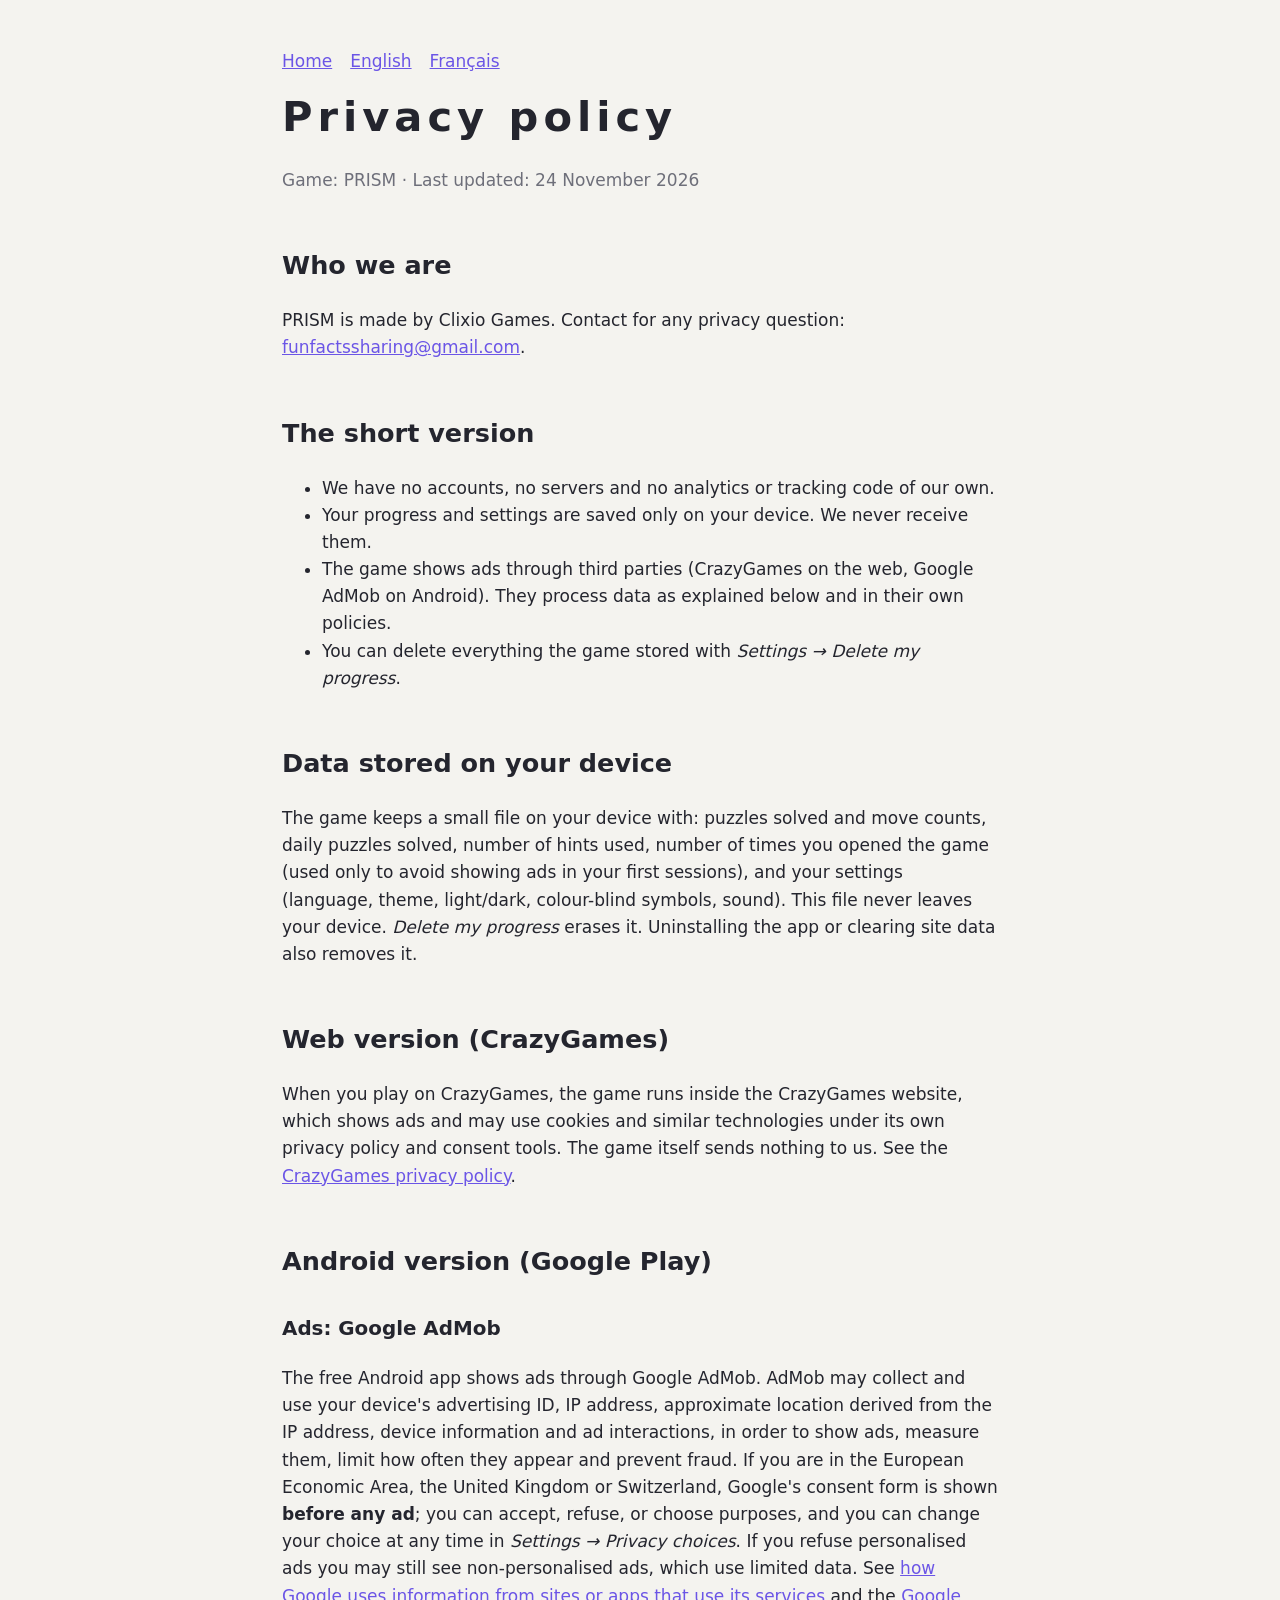
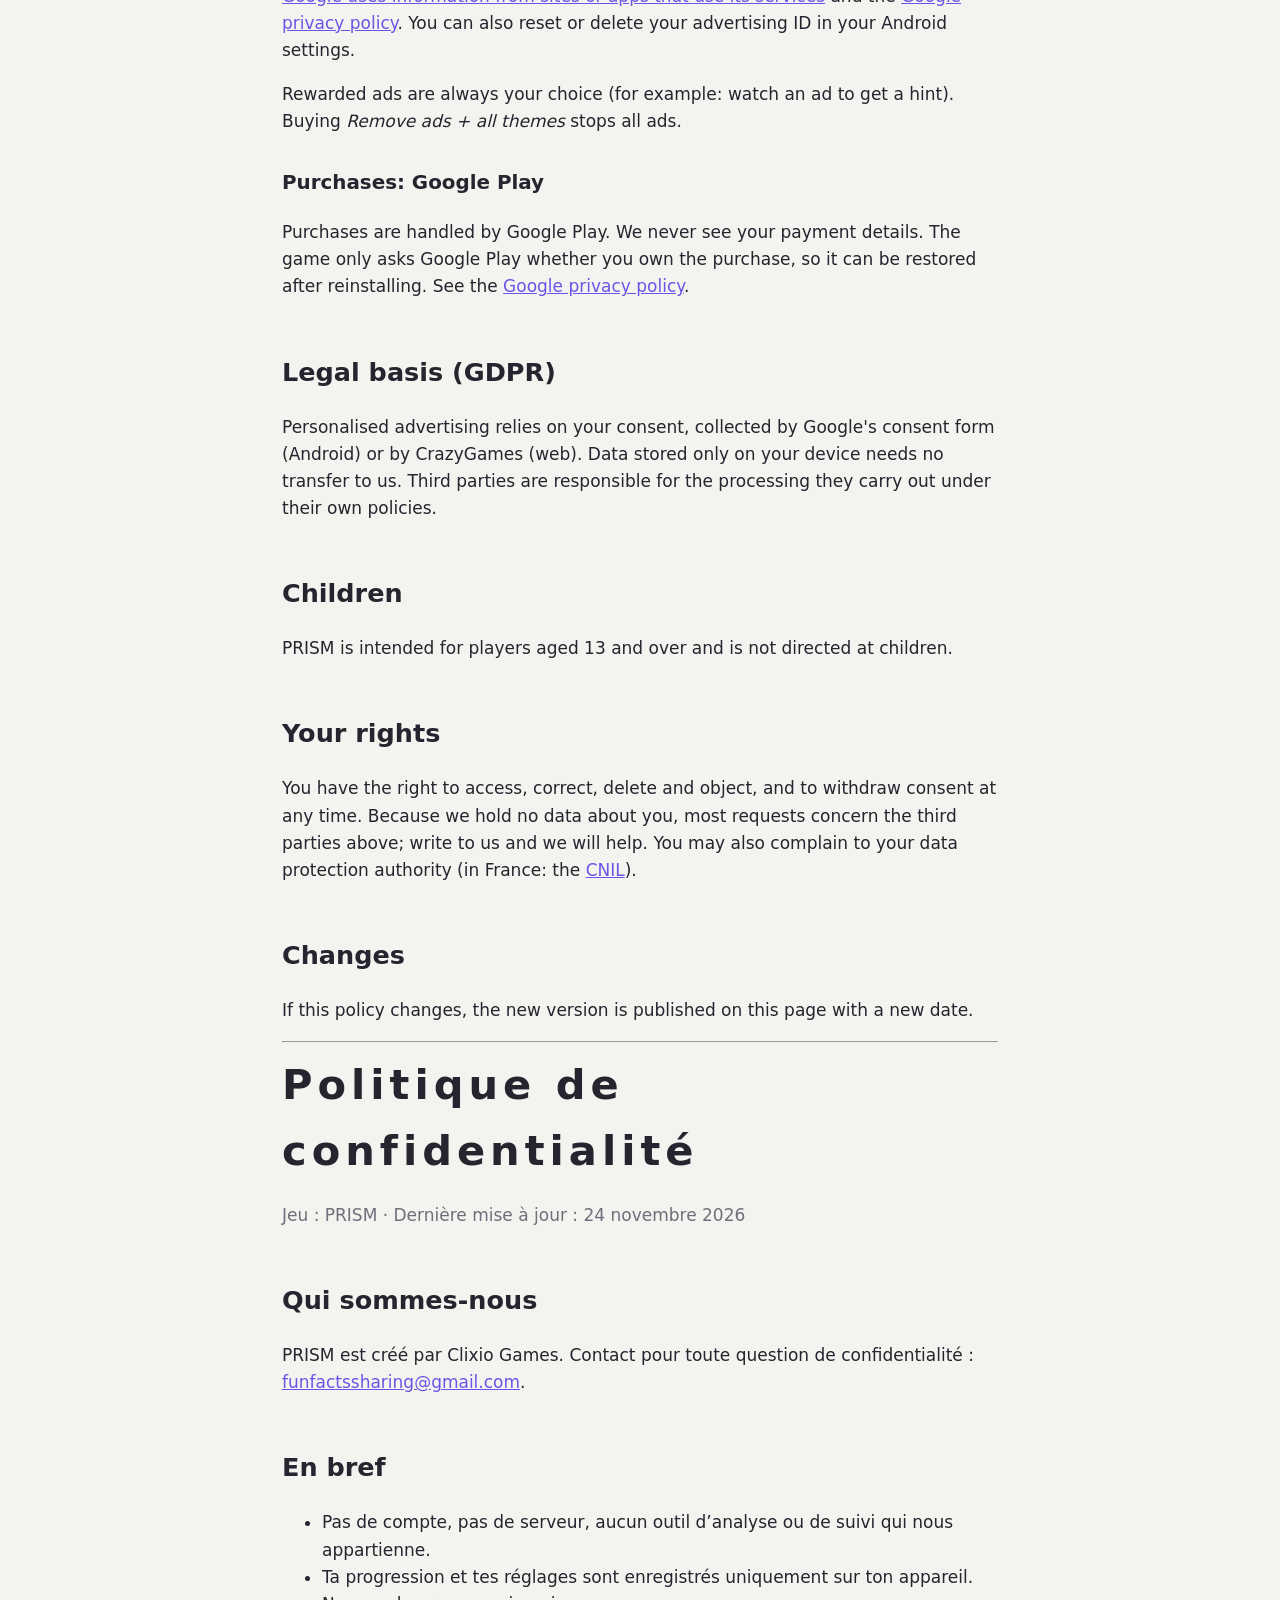
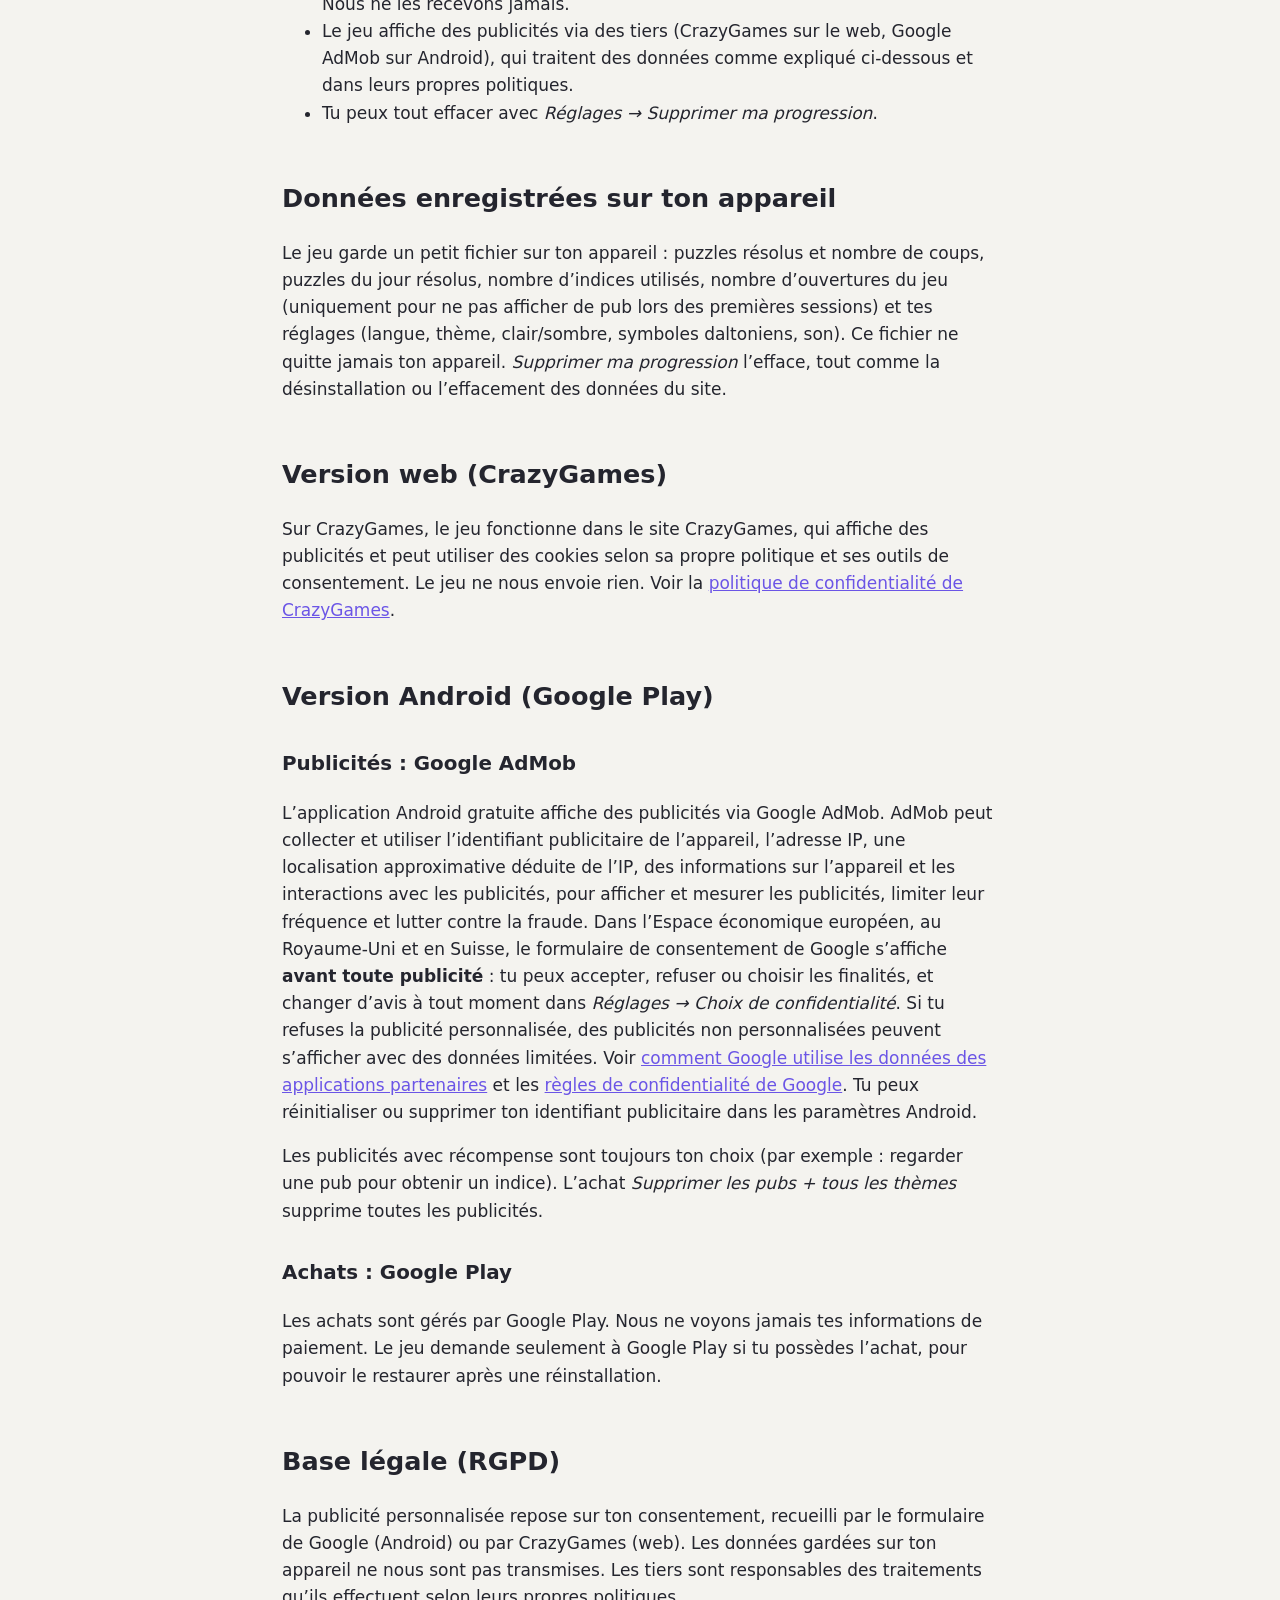
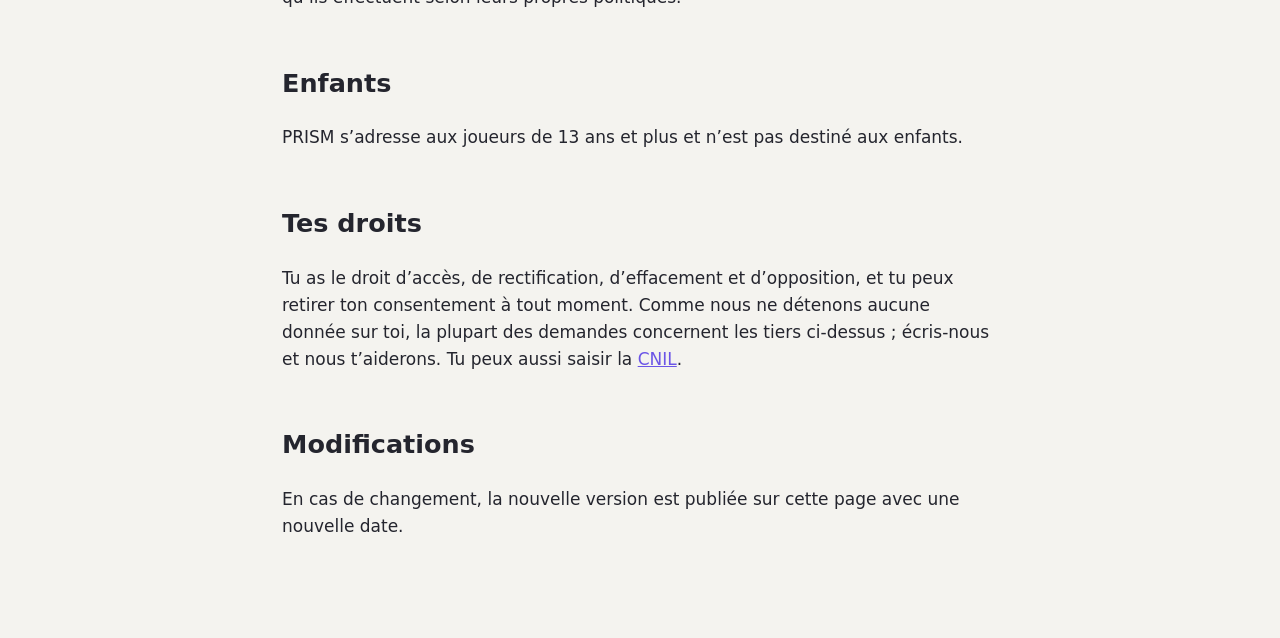
==== prism/privacy.html @ 2fffd829 "Add PRISM page, privacy policy and credits Co-Authored-By: Claude Opus 5.5 <noreply@anthropic.com> C" ====
<!doctype html>
<html lang="en"><head><meta charset="utf-8"><meta name="viewport" content="width=device-width,initial-scale=1">
<title>PRISM: privacy policy</title><link rel="stylesheet" href="style.css"></head>
<body><main>
<nav><a href="./">Home</a><a href="#en">English</a><a href="#fr">Français</a></nav>

<h1 id="en">Privacy policy</h1>
<p class="muted">Game: PRISM · Last updated: 24 November 2026</p>

<h2>Who we are</h2>
<p>PRISM is made by Clixio Games. Contact for any privacy question: <a href="mailto:funfactssharing@gmail.com">funfactssharing@gmail.com</a>.</p>

<h2>The short version</h2>
<ul>
<li>We have no accounts, no servers and no analytics or tracking code of our own.</li>
<li>Your progress and settings are saved only on your device. We never receive them.</li>
<li>The game shows ads through third parties (CrazyGames on the web, Google AdMob on Android). They process data as explained below and in their own policies.</li>
<li>You can delete everything the game stored with <em>Settings → Delete my progress</em>.</li>
</ul>

<h2>Data stored on your device</h2>
<p>The game keeps a small file on your device with: puzzles solved and move counts, daily puzzles solved, number of hints used, number of times you opened the game (used only to avoid showing ads in your first sessions), and your settings (language, theme, light/dark, colour-blind symbols, sound). This file never leaves your device. <em>Delete my progress</em> erases it. Uninstalling the app or clearing site data also removes it.</p>

<h2>Web version (CrazyGames)</h2>
<p>When you play on CrazyGames, the game runs inside the CrazyGames website, which shows ads and may use cookies and similar technologies under its own privacy policy and consent tools. The game itself sends nothing to us. See the <a href="https://www.crazygames.com/privacy-policy">CrazyGames privacy policy</a>.</p>

<h2>Android version (Google Play)</h2>
<h3>Ads: Google AdMob</h3>
<p>The free Android app shows ads through Google AdMob. AdMob may collect and use your device's advertising ID, IP address, approximate location derived from the IP address, device information and ad interactions, in order to show ads, measure them, limit how often they appear and prevent fraud. If you are in the European Economic Area, the United Kingdom or Switzerland, Google's consent form is shown <strong>before any ad</strong>; you can accept, refuse, or choose purposes, and you can change your choice at any time in <em>Settings → Privacy choices</em>. If you refuse personalised ads you may still see non-personalised ads, which use limited data. See <a href="https://policies.google.com/technologies/partner-sites">how Google uses information from sites or apps that use its services</a> and the <a href="https://policies.google.com/privacy">Google privacy policy</a>. You can also reset or delete your advertising ID in your Android settings.</p>
<p>Rewarded ads are always your choice (for example: watch an ad to get a hint). Buying <em>Remove ads + all themes</em> stops all ads.</p>
<h3>Purchases: Google Play</h3>
<p>Purchases are handled by Google Play. We never see your payment details. The game only asks Google Play whether you own the purchase, so it can be restored after reinstalling. See the <a href="https://policies.google.com/privacy">Google privacy policy</a>.</p>

<h2>Legal basis (GDPR)</h2>
<p>Personalised advertising relies on your consent, collected by Google's consent form (Android) or by CrazyGames (web). Data stored only on your device needs no transfer to us. Third parties are responsible for the processing they carry out under their own policies.</p>

<h2>Children</h2>
<p>PRISM is intended for players aged 13 and over and is not directed at children.</p>

<h2>Your rights</h2>
<p>You have the right to access, correct, delete and object, and to withdraw consent at any time. Because we hold no data about you, most requests concern the third parties above; write to us and we will help. You may also complain to your data protection authority (in France: the <a href="https://www.cnil.fr/">CNIL</a>).</p>

<h2>Changes</h2>
<p>If this policy changes, the new version is published on this page with a new date.</p>

<hr>

<h1 id="fr">Politique de confidentialité</h1>
<p class="muted">Jeu : PRISM · Dernière mise à jour : 24 novembre 2026</p>

<h2>Qui sommes-nous</h2>
<p>PRISM est créé par Clixio Games. Contact pour toute question de confidentialité : <a href="mailto:funfactssharing@gmail.com">funfactssharing@gmail.com</a>.</p>

<h2>En bref</h2>
<ul>
<li>Pas de compte, pas de serveur, aucun outil d’analyse ou de suivi qui nous appartienne.</li>
<li>Ta progression et tes réglages sont enregistrés uniquement sur ton appareil. Nous ne les recevons jamais.</li>
<li>Le jeu affiche des publicités via des tiers (CrazyGames sur le web, Google AdMob sur Android), qui traitent des données comme expliqué ci-dessous et dans leurs propres politiques.</li>
<li>Tu peux tout effacer avec <em>Réglages → Supprimer ma progression</em>.</li>
</ul>

<h2>Données enregistrées sur ton appareil</h2>
<p>Le jeu garde un petit fichier sur ton appareil : puzzles résolus et nombre de coups, puzzles du jour résolus, nombre d’indices utilisés, nombre d’ouvertures du jeu (uniquement pour ne pas afficher de pub lors des premières sessions) et tes réglages (langue, thème, clair/sombre, symboles daltoniens, son). Ce fichier ne quitte jamais ton appareil. <em>Supprimer ma progression</em> l’efface, tout comme la désinstallation ou l’effacement des données du site.</p>

<h2>Version web (CrazyGames)</h2>
<p>Sur CrazyGames, le jeu fonctionne dans le site CrazyGames, qui affiche des publicités et peut utiliser des cookies selon sa propre politique et ses outils de consentement. Le jeu ne nous envoie rien. Voir la <a href="https://www.crazygames.com/privacy-policy">politique de confidentialité de CrazyGames</a>.</p>

<h2>Version Android (Google Play)</h2>
<h3>Publicités : Google AdMob</h3>
<p>L’application Android gratuite affiche des publicités via Google AdMob. AdMob peut collecter et utiliser l’identifiant publicitaire de l’appareil, l’adresse IP, une localisation approximative déduite de l’IP, des informations sur l’appareil et les interactions avec les publicités, pour afficher et mesurer les publicités, limiter leur fréquence et lutter contre la fraude. Dans l’Espace économique européen, au Royaume-Uni et en Suisse, le formulaire de consentement de Google s’affiche <strong>avant toute publicité</strong> : tu peux accepter, refuser ou choisir les finalités, et changer d’avis à tout moment dans <em>Réglages → Choix de confidentialité</em>. Si tu refuses la publicité personnalisée, des publicités non personnalisées peuvent s’afficher avec des données limitées. Voir <a href="https://policies.google.com/technologies/partner-sites?hl=fr">comment Google utilise les données des applications partenaires</a> et les <a href="https://policies.google.com/privacy?hl=fr">règles de confidentialité de Google</a>. Tu peux réinitialiser ou supprimer ton identifiant publicitaire dans les paramètres Android.</p>
<p>Les publicités avec récompense sont toujours ton choix (par exemple : regarder une pub pour obtenir un indice). L’achat <em>Supprimer les pubs + tous les thèmes</em> supprime toutes les publicités.</p>
<h3>Achats : Google Play</h3>
<p>Les achats sont gérés par Google Play. Nous ne voyons jamais tes informations de paiement. Le jeu demande seulement à Google Play si tu possèdes l’achat, pour pouvoir le restaurer après une réinstallation.</p>

<h2>Base légale (RGPD)</h2>
<p>La publicité personnalisée repose sur ton consentement, recueilli par le formulaire de Google (Android) ou par CrazyGames (web). Les données gardées sur ton appareil ne nous sont pas transmises. Les tiers sont responsables des traitements qu’ils effectuent selon leurs propres politiques.</p>

<h2>Enfants</h2>
<p>PRISM s’adresse aux joueurs de 13 ans et plus et n’est pas destiné aux enfants.</p>

<h2>Tes droits</h2>
<p>Tu as le droit d’accès, de rectification, d’effacement et d’opposition, et tu peux retirer ton consentement à tout moment. Comme nous ne détenons aucune donnée sur toi, la plupart des demandes concernent les tiers ci-dessus ; écris-nous et nous t’aiderons. Tu peux aussi saisir la <a href="https://www.cnil.fr/">CNIL</a>.</p>

<h2>Modifications</h2>
<p>En cas de changement, la nouvelle version est publiée sur cette page avec une nouvelle date.</p>
</main></body></html>
---- prism/style.css ----
:root{--bg:#12131a;--card:#1c1e29;--text:#e8eaf2;--muted:#8a8fa6;--accent:#9d8cff}
@media (prefers-color-scheme: light){:root{--bg:#f4f3ef;--card:#fff;--text:#24252e;--muted:#6e6f7a;--accent:#6b55e6}}
*{box-sizing:border-box}body{margin:0;background:var(--bg);color:var(--text);font:17px/1.6 system-ui,-apple-system,"Segoe UI",Roboto,sans-serif}
main{max-width:760px;margin:0 auto;padding:48px 22px 80px}
h1{font-size:2.6rem;letter-spacing:.12em;margin:.2em 0}h2{margin-top:2em}h3{margin-top:1.6em}
a{color:var(--accent)}.muted{color:var(--muted)}
.card{background:var(--card);border-radius:18px;padding:22px 24px;margin:18px 0}
nav a{margin-right:18px}table{border-collapse:collapse;width:100%}td,th{text-align:left;padding:6px 8px;border-bottom:1px solid rgba(128,128,128,.25);vertical-align:top}
.beam{height:6px;border-radius:3px;background:linear-gradient(90deg,#ff4d5e,#ffd23f,#3ddc84,#3fe0e0,#4d8dff,#c25cff);margin:6px 0 28px}
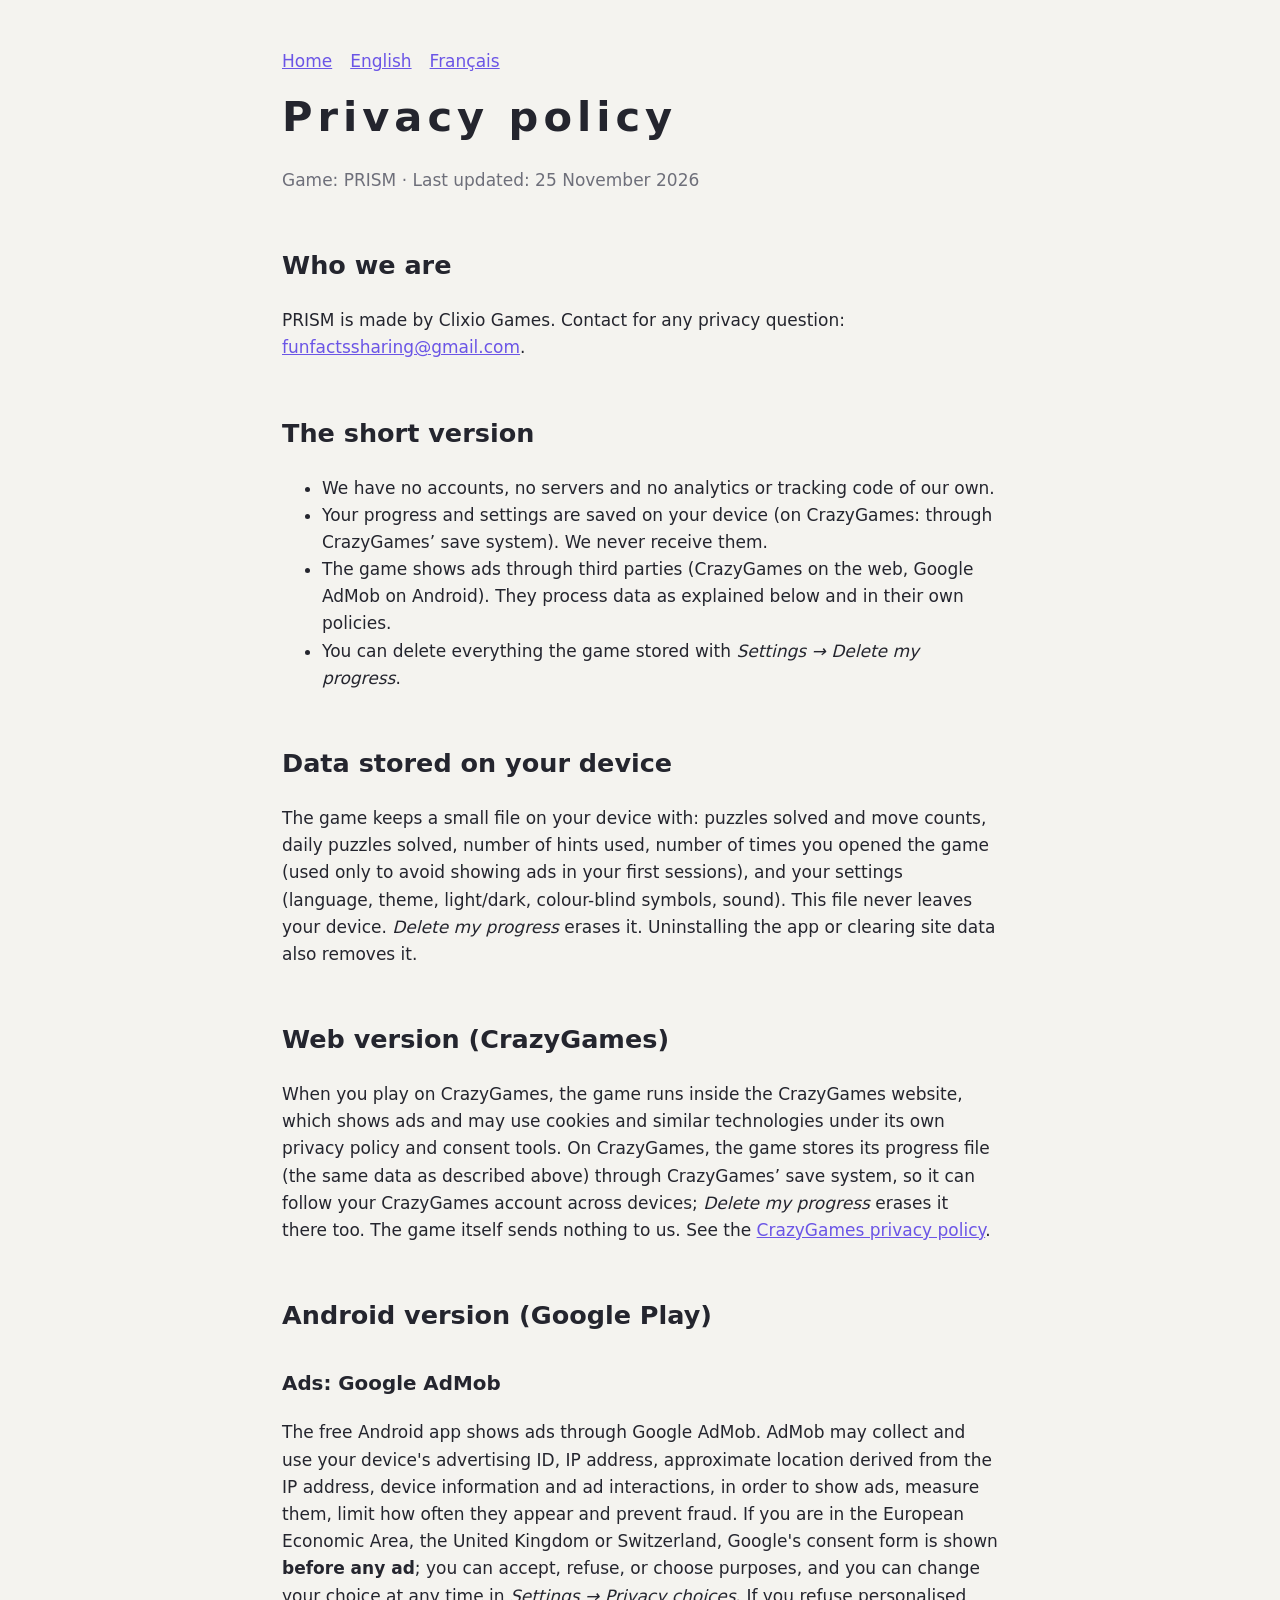
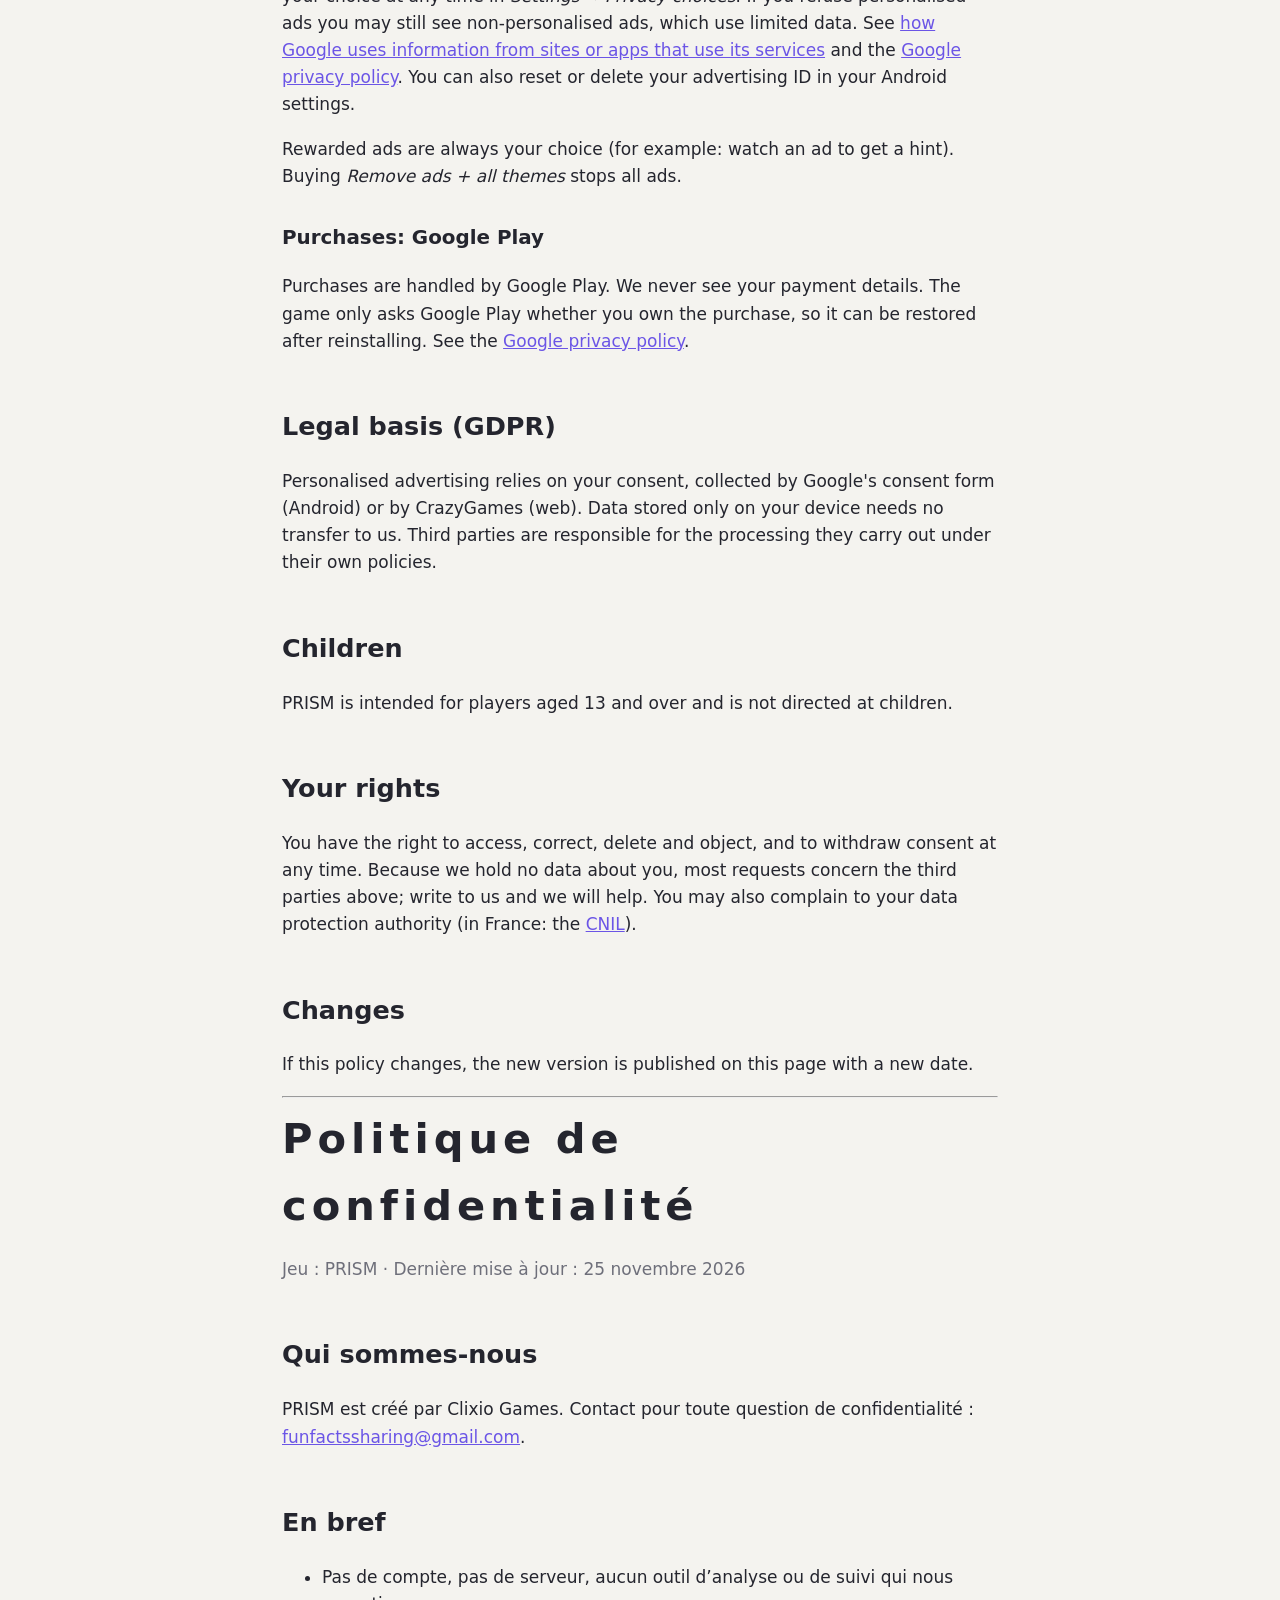
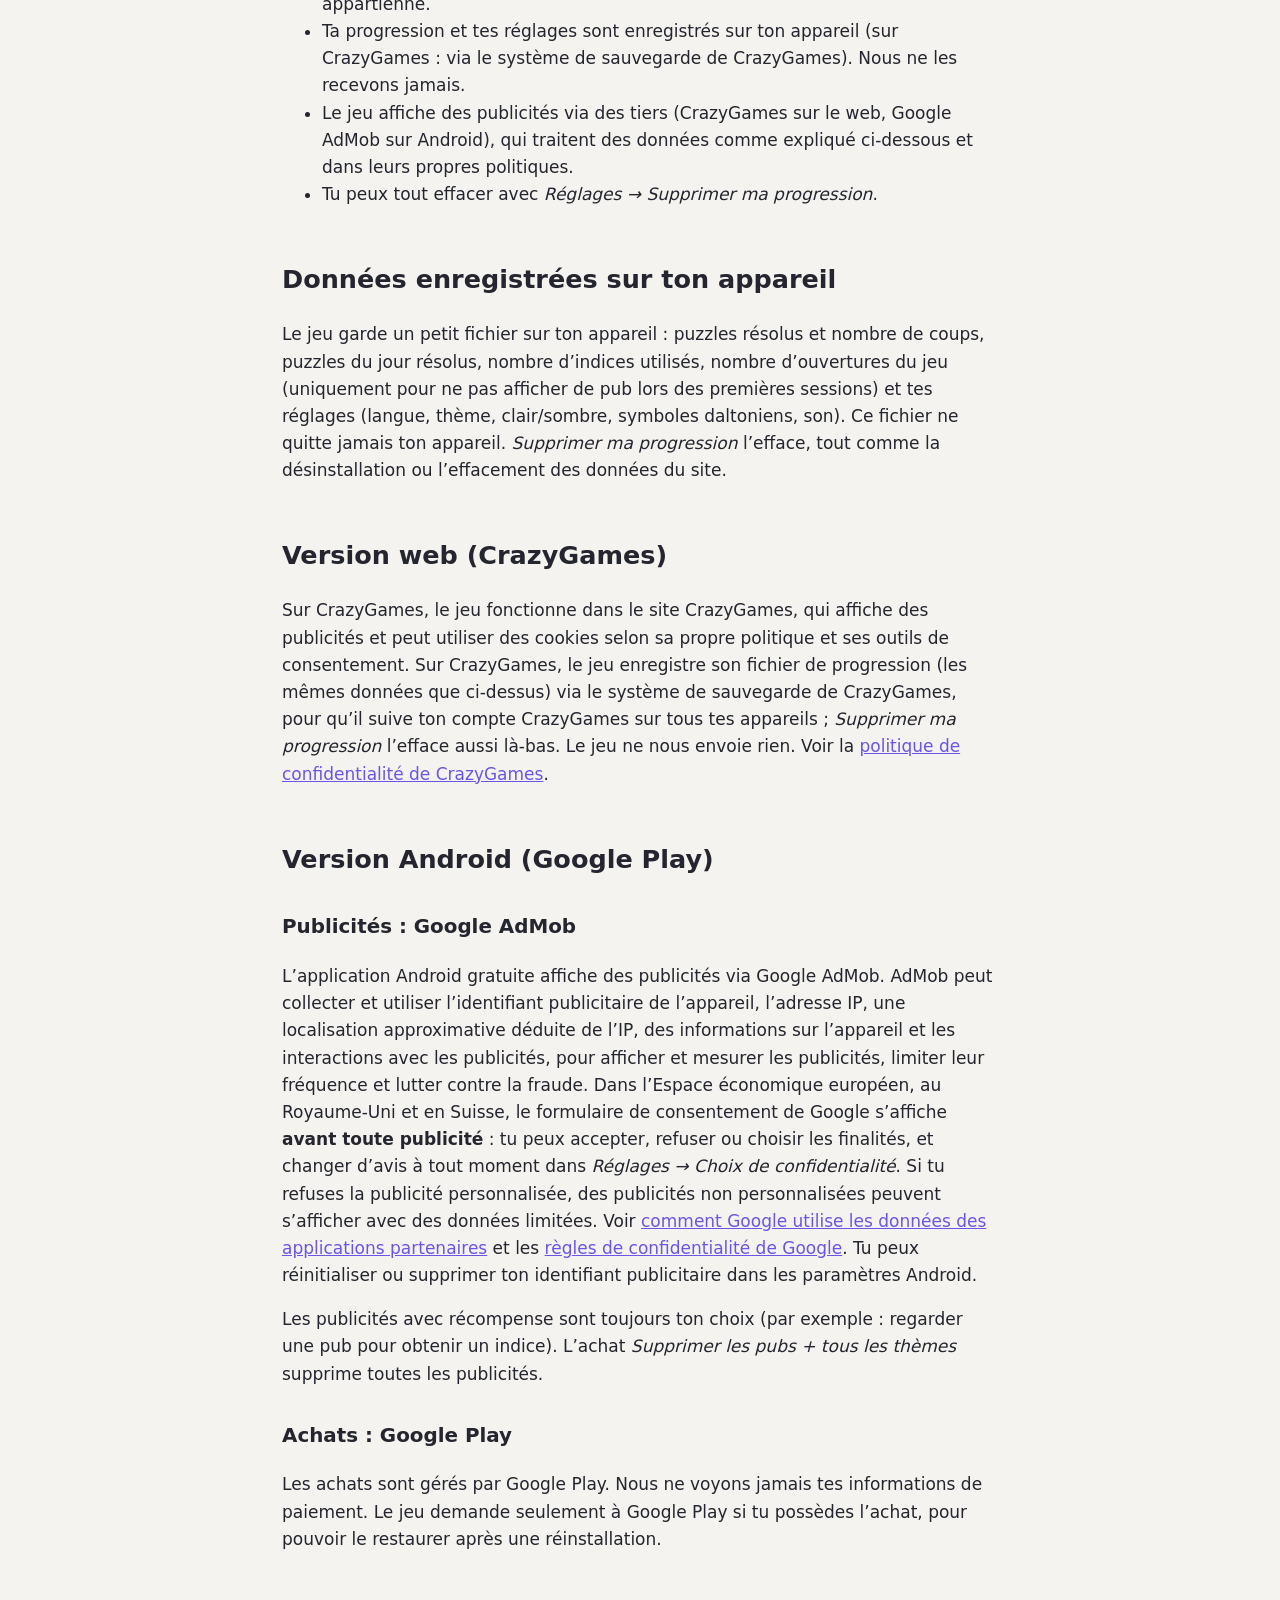
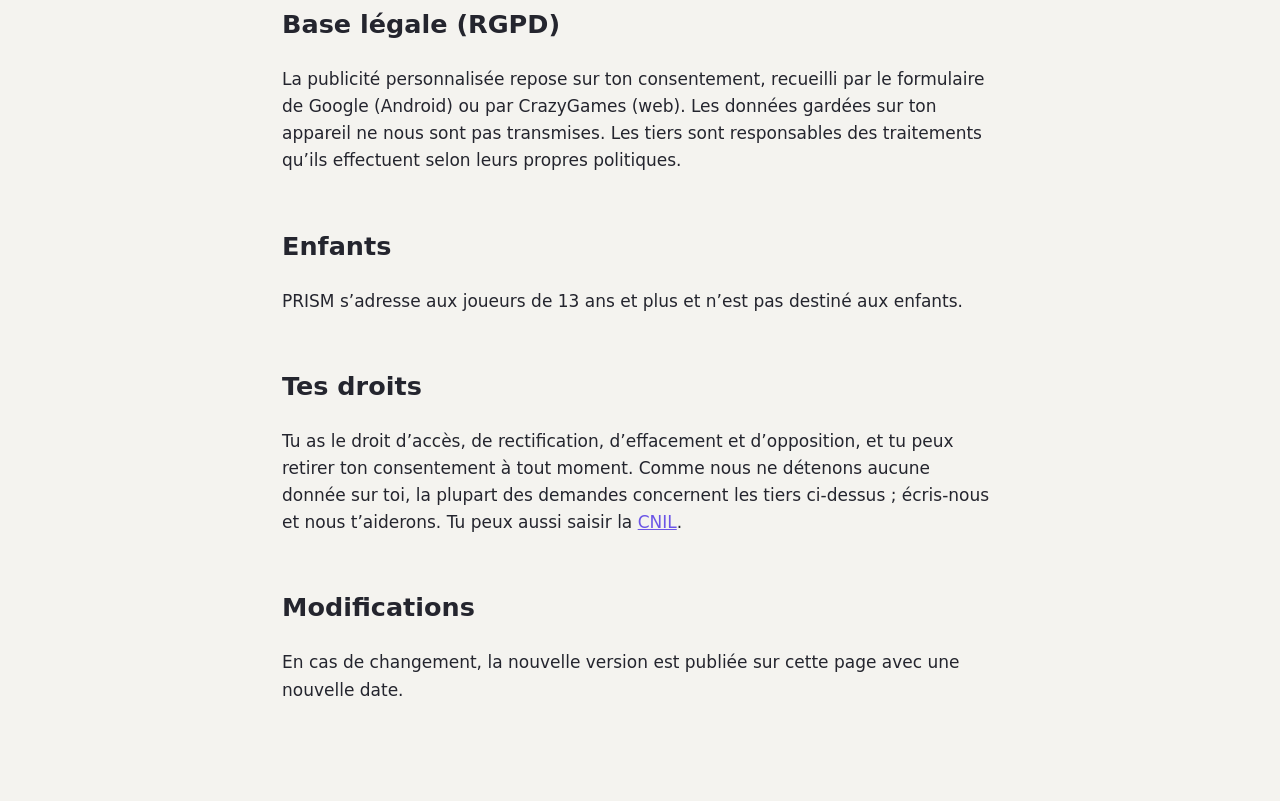
==== commit ebe4ecf3: "PRISM privacy policy: CrazyGames save system Co-Authored-By: Claude Opus 5.5 <noreply@anthropic.com>" ====
--- a/prism/privacy.html
+++ b/prism/privacy.html
@@ -5,7 +5,7 @@
 <nav><a href="./">Home</a><a href="#en">English</a><a href="#fr">Français</a></nav>
 
 <h1 id="en">Privacy policy</h1>
-<p class="muted">Game: PRISM · Last updated: 24 November 2026</p>
+<p class="muted">Game: PRISM · Last updated: 25 November 2026</p>
 
 <h2>Who we are</h2>
 <p>PRISM is made by Clixio Games. Contact for any privacy question: <a href="mailto:funfactssharing@gmail.com">funfactssharing@gmail.com</a>.</p>
@@ -13,7 +13,7 @@
 <h2>The short version</h2>
 <ul>
 <li>We have no accounts, no servers and no analytics or tracking code of our own.</li>
-<li>Your progress and settings are saved only on your device. We never receive them.</li>
+<li>Your progress and settings are saved on your device (on CrazyGames: through CrazyGames’ save system). We never receive them.</li>
 <li>The game shows ads through third parties (CrazyGames on the web, Google AdMob on Android). They process data as explained below and in their own policies.</li>
 <li>You can delete everything the game stored with <em>Settings → Delete my progress</em>.</li>
 </ul>
@@ -22,7 +22,7 @@
 <p>The game keeps a small file on your device with: puzzles solved and move counts, daily puzzles solved, number of hints used, number of times you opened the game (used only to avoid showing ads in your first sessions), and your settings (language, theme, light/dark, colour-blind symbols, sound). This file never leaves your device. <em>Delete my progress</em> erases it. Uninstalling the app or clearing site data also removes it.</p>
 
 <h2>Web version (CrazyGames)</h2>
-<p>When you play on CrazyGames, the game runs inside the CrazyGames website, which shows ads and may use cookies and similar technologies under its own privacy policy and consent tools. The game itself sends nothing to us. See the <a href="https://www.crazygames.com/privacy-policy">CrazyGames privacy policy</a>.</p>
+<p>When you play on CrazyGames, the game runs inside the CrazyGames website, which shows ads and may use cookies and similar technologies under its own privacy policy and consent tools. On CrazyGames, the game stores its progress file (the same data as described above) through CrazyGames’ save system, so it can follow your CrazyGames account across devices; <em>Delete my progress</em> erases it there too. The game itself sends nothing to us. See the <a href="https://www.crazygames.com/privacy-policy">CrazyGames privacy policy</a>.</p>
 
 <h2>Android version (Google Play)</h2>
 <h3>Ads: Google AdMob</h3>
@@ -46,7 +46,7 @@
 <hr>
 
 <h1 id="fr">Politique de confidentialité</h1>
-<p class="muted">Jeu : PRISM · Dernière mise à jour : 24 novembre 2026</p>
+<p class="muted">Jeu : PRISM · Dernière mise à jour : 25 novembre 2026</p>
 
 <h2>Qui sommes-nous</h2>
 <p>PRISM est créé par Clixio Games. Contact pour toute question de confidentialité : <a href="mailto:funfactssharing@gmail.com">funfactssharing@gmail.com</a>.</p>
@@ -54,7 +54,7 @@
 <h2>En bref</h2>
 <ul>
 <li>Pas de compte, pas de serveur, aucun outil d’analyse ou de suivi qui nous appartienne.</li>
-<li>Ta progression et tes réglages sont enregistrés uniquement sur ton appareil. Nous ne les recevons jamais.</li>
+<li>Ta progression et tes réglages sont enregistrés sur ton appareil (sur CrazyGames : via le système de sauvegarde de CrazyGames). Nous ne les recevons jamais.</li>
 <li>Le jeu affiche des publicités via des tiers (CrazyGames sur le web, Google AdMob sur Android), qui traitent des données comme expliqué ci-dessous et dans leurs propres politiques.</li>
 <li>Tu peux tout effacer avec <em>Réglages → Supprimer ma progression</em>.</li>
 </ul>
@@ -63,7 +63,7 @@
 <p>Le jeu garde un petit fichier sur ton appareil : puzzles résolus et nombre de coups, puzzles du jour résolus, nombre d’indices utilisés, nombre d’ouvertures du jeu (uniquement pour ne pas afficher de pub lors des premières sessions) et tes réglages (langue, thème, clair/sombre, symboles daltoniens, son). Ce fichier ne quitte jamais ton appareil. <em>Supprimer ma progression</em> l’efface, tout comme la désinstallation ou l’effacement des données du site.</p>
 
 <h2>Version web (CrazyGames)</h2>
-<p>Sur CrazyGames, le jeu fonctionne dans le site CrazyGames, qui affiche des publicités et peut utiliser des cookies selon sa propre politique et ses outils de consentement. Le jeu ne nous envoie rien. Voir la <a href="https://www.crazygames.com/privacy-policy">politique de confidentialité de CrazyGames</a>.</p>
+<p>Sur CrazyGames, le jeu fonctionne dans le site CrazyGames, qui affiche des publicités et peut utiliser des cookies selon sa propre politique et ses outils de consentement. Sur CrazyGames, le jeu enregistre son fichier de progression (les mêmes données que ci-dessus) via le système de sauvegarde de CrazyGames, pour qu’il suive ton compte CrazyGames sur tous tes appareils ; <em>Supprimer ma progression</em> l’efface aussi là-bas. Le jeu ne nous envoie rien. Voir la <a href="https://www.crazygames.com/privacy-policy">politique de confidentialité de CrazyGames</a>.</p>
 
 <h2>Version Android (Google Play)</h2>
 <h3>Publicités : Google AdMob</h3>
